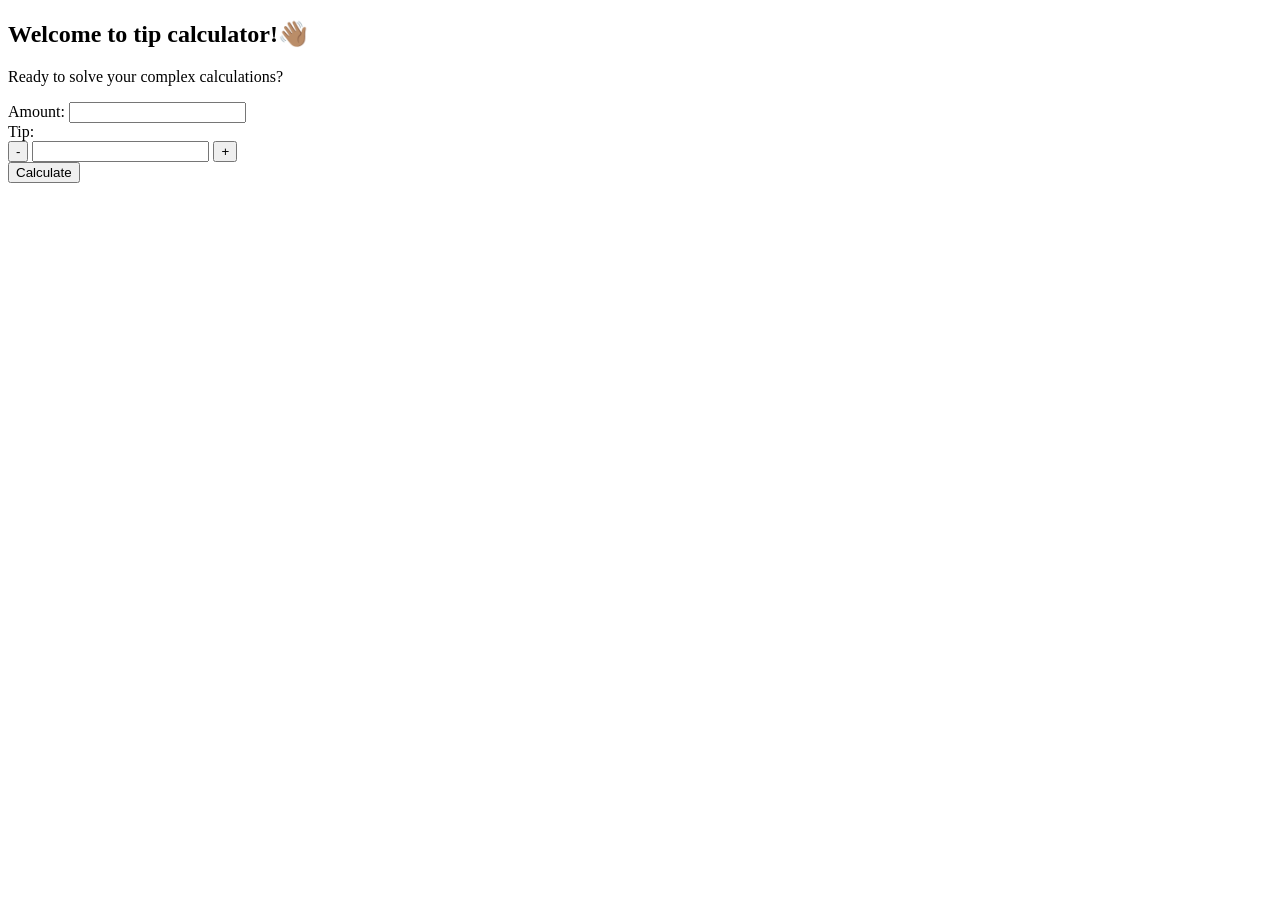
==== week_one/tip_calculator/index.html @ 96370e0b "Day1:worked on tip calculator logic" ====
<!DOCTYPE html>
<html>

<head>
  <meta charset="UTF-8">
  <meta name="viewport" content="width=device-width, initial-scale=1">
  <title>Tip Calculator</title>
</head>

<body>
  <header>
    <h2>Welcome to tip calculator!👋🏽</h2>
    <p>Ready to solve your complex calculations?</p>
  </header>
  
  <section>
    <form id="form" class="tip-form">
      
      <label for="Amount">Amount:</label>
      <input type="number" name="amount" id="amount" min="0" required />
      
      <div>
        <label for="Tip">Tip:</label>
        
        
        <div>
          <button class="subtract" type="submit">-</button>
        <input type="number" name="tip-amount" id="tip-amount" value="" required />
        <button class="increment" type="submit">+</button>
        </div>
      </div>
      
      <button id="calculate-btn" type="submit">Calculate</button>
      
    </form>
  </section>
  
  <section>
    <div class="tip-details">
      
    </div>
    <div class="amount-details">
      
    </div>
  </section>
  
  <script src='./js/script.js' type="text/javascript" charset="utf-8">
    
  </script>
</body>

</html>
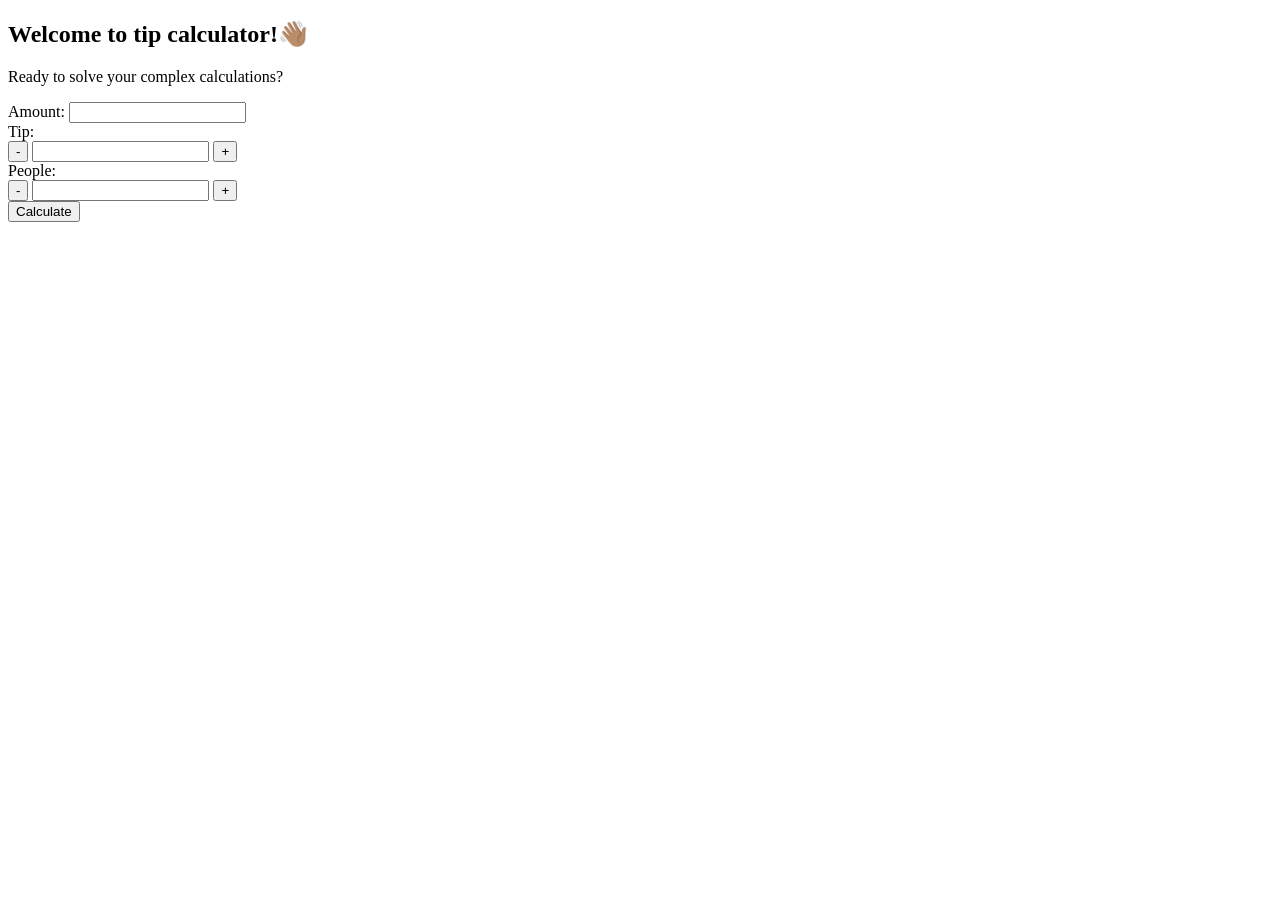
==== commit d6a4421b: "Added split bill feature" ====
--- a/week_one/tip_calculator/index.html
+++ b/week_one/tip_calculator/index.html
@@ -30,6 +30,22 @@
         </div>
       </div>
       
+       <div>
+        <label for="People">People:</label>
+        
+        
+        <div>
+          <button class="subtract" type="submit">-</button>
+        <input type="number" name="people" id="people" value="" required />
+        <button class="increment" type="submit">+</button>
+        </div>
+      </div>
+      
+
+      
+      
+      
+      
       <button id="calculate-btn" type="submit">Calculate</button>
       
     </form>
@@ -42,6 +58,9 @@
     <div class="amount-details">
       
     </div>
+    <div class="amount-per-person">
+      
+    </div>
   </section>
   
   <script src='./js/script.js' type="text/javascript" charset="utf-8">
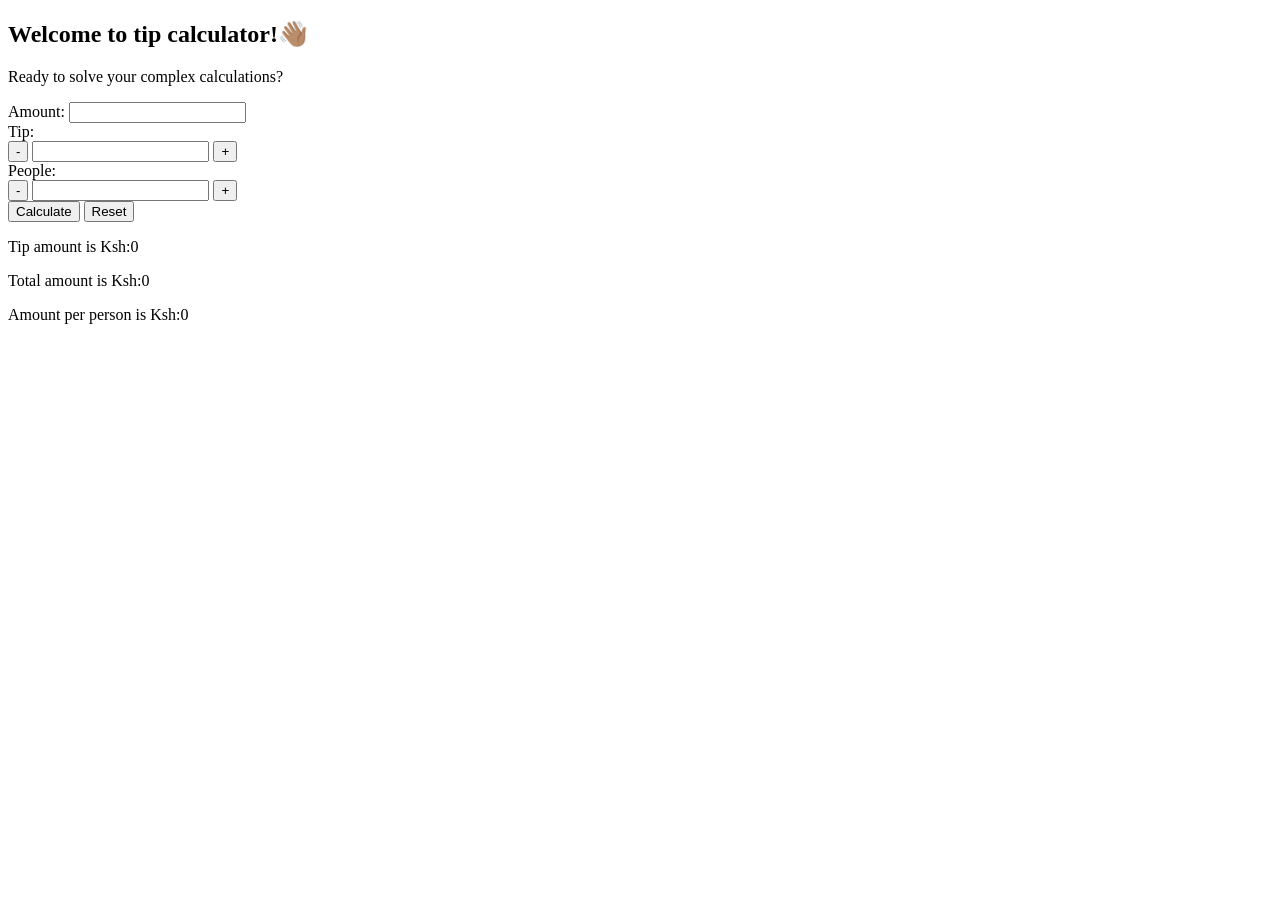
==== commit 02a21cbd: "Added a reset button functionality" ====
--- a/week_one/tip_calculator/index.html
+++ b/week_one/tip_calculator/index.html
@@ -47,19 +47,21 @@
       
       
       <button id="calculate-btn" type="submit">Calculate</button>
+      <button id="reset-btn" type="submit">Reset</button>
+      
       
     </form>
   </section>
   
   <section>
-    <div class="tip-details">
-      
+    <div>
+      <p>Tip amount is Ksh:<span class="tip-details">0</span></p>
     </div>
-    <div class="amount-details">
-      
+    <div>
+       <p>Total amount is Ksh:<span class="amount-details">0</span></p>
     </div>
-    <div class="amount-per-person">
-      
+    <div>
+       <p>Amount per person is Ksh:<span class="amount-per-person">0</span></p>
     </div>
   </section>
   
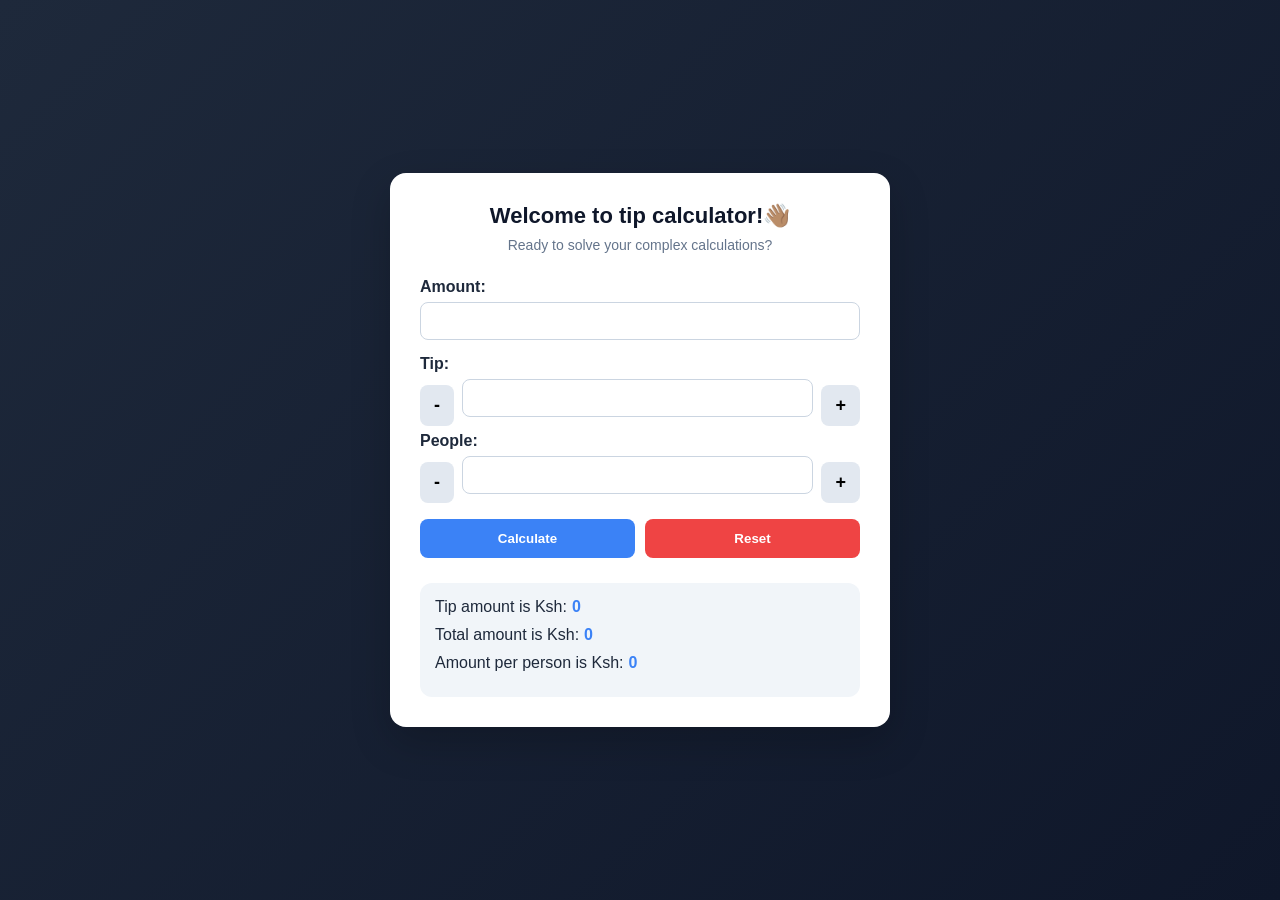
==== commit d63c2374: "Added css" ====
--- a/week_one/tip_calculator/index.html
+++ b/week_one/tip_calculator/index.html
@@ -4,10 +4,14 @@
 <head>
   <meta charset="UTF-8">
   <meta name="viewport" content="width=device-width, initial-scale=1">
+  <link rel="stylesheet" href="./index.css"  />
   <title>Tip Calculator</title>
 </head>
 
 <body>
+  <div class="container">
+    
+  
   <header>
     <h2>Welcome to tip calculator!👋🏽</h2>
     <p>Ready to solve your complex calculations?</p>
@@ -35,9 +39,9 @@
         
         
         <div>
-          <button class="subtract" type="submit">-</button>
+          <button class="subtract" type="button">-</button>
         <input type="number" name="people" id="people" value="" required />
-        <button class="increment" type="submit">+</button>
+        <button class="increment" type="button">+</button>
         </div>
       </div>
       
@@ -45,9 +49,11 @@
       
       
       
+      <div class="action-btns">
+        <button id="calculate-btn" type="submit">Calculate</button>
+      <button id="reset-btn" type="button">Reset</button>
       
-      <button id="calculate-btn" type="submit">Calculate</button>
-      <button id="reset-btn" type="submit">Reset</button>
+      </div>
       
       
     </form>
@@ -68,6 +74,7 @@
   <script src='./js/script.js' type="text/javascript" charset="utf-8">
     
   </script>
+  </div>
 </body>
 
 </html>
--- a/week_one/tip_calculator/index.css
+++ b/week_one/tip_calculator/index.css
@@ -0,0 +1,172 @@
+
+* {
+  margin: 0;
+  padding: 0;
+  box-sizing: border-box;
+  font-family: 'Segoe UI', sans-serif;
+}
+
+
+body {
+  background: linear-gradient(135deg, #1e293b, #0f172a);
+  min-height: 100vh;
+  display: flex;
+  align-items: center;
+  justify-content: center;
+  padding: 20px;
+  color: #fff;
+}
+
+
+.container {
+  background: #ffffff;
+  color: #1e293b;
+  width: 100%;
+  max-width: 500px;
+  padding: 30px;
+  border-radius: 16px;
+  box-shadow: 0 15px 40px rgba(0,0,0,0.2);
+}
+
+
+header {
+  text-align: center;
+  margin-bottom: 25px;
+}
+
+header h2 {
+  font-size: 22px;
+  margin-bottom: 8px;
+  color: #0f172a;
+}
+
+header p {
+  font-size: 14px;
+  color: #64748b;
+}
+
+.tip-form label {
+  display: block;
+  margin-bottom: 6px;
+  font-weight: 600;
+}
+
+.tip-form input {
+  width: 100%;
+  padding: 10px 12px;
+  border-radius: 8px;
+  border: 1px solid #cbd5e1;
+  margin-bottom: 15px;
+  font-size: 14px;
+  transition: 0.3s;
+}
+
+.tip-form input:focus {
+  border-color: #3b82f6;
+  outline: none;
+  box-shadow: 0 0 0 3px rgba(59,130,246,0.2);
+}
+
+
+.tip-form div div {
+  display: flex;
+  align-items: center;
+  gap: 8px;
+}
+
+.subtract,
+.increment {
+  background: #e2e8f0;
+  border: none;
+  padding: 10px 14px;
+  border-radius: 8px;
+  cursor: pointer;
+  font-size: 18px;
+  font-weight: bold;
+  transition: 0.2s;
+}
+
+.subtract:hover,
+.increment:hover {
+  background: #cbd5e1;
+}
+
+
+.action-btns {
+  display: flex;
+  gap: 10px;
+  margin-top: 10px;
+}
+
+#calculate-btn {
+  flex: 1;
+  background: #3b82f6;
+  color: #fff;
+  border: none;
+  padding: 12px;
+  border-radius: 8px;
+  cursor: pointer;
+  font-weight: 600;
+  transition: 0.3s;
+}
+
+#calculate-btn:hover {
+  background: #2563eb;
+}
+
+#reset-btn {
+  flex: 1;
+  background: #ef4444;
+  color: #fff;
+  border: none;
+  padding: 12px;
+  border-radius: 8px;
+  cursor: pointer;
+  font-weight: 600;
+  transition: 0.3s;
+}
+
+#reset-btn:hover {
+  background: #dc2626;
+}
+
+
+section:last-of-type {
+  margin-top: 25px;
+  background: #f1f5f9;
+  padding: 15px;
+  border-radius: 12px;
+}
+
+section:last-of-type div {
+  margin-bottom: 10px;
+  font-weight: 500;
+}
+
+.tip-details,
+.amount-details,
+.amount-per-person {
+  font-weight: bold;
+  color: #3b82f6;
+  margin-left: 5px;
+}
+
+
+@media (max-width: 480px) {
+  .container {
+    padding: 20px;
+  }
+
+  header h2 {
+    font-size: 18px;
+  }
+
+  .action-btns {
+    flex-direction: column;
+  }
+
+  #calculate-btn,
+  #reset-btn {
+    width: 100%;
+  }
+}
